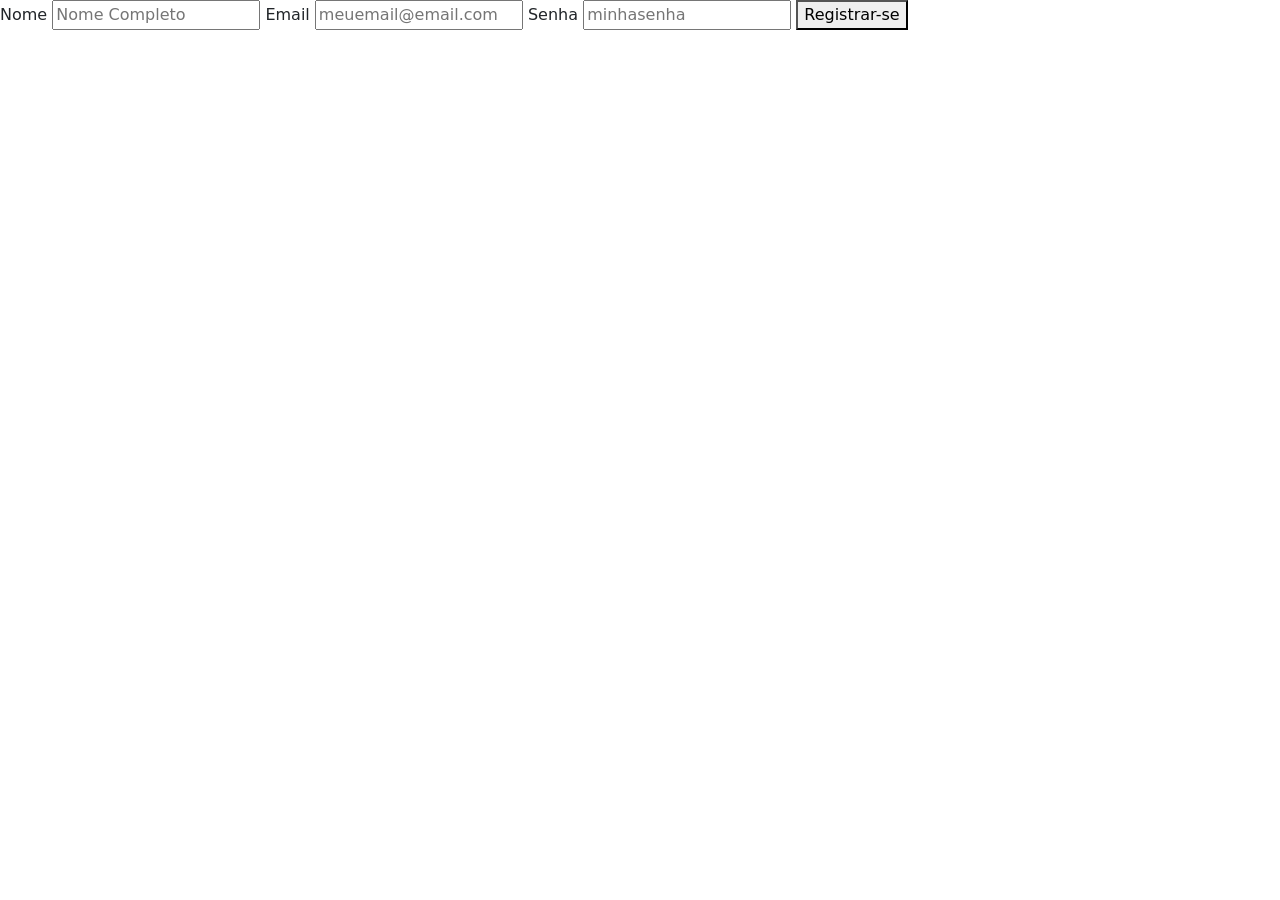
==== client/cadastro.html @ 46e99446 "envio de arquivos" ====
<!DOCTYPE html>
<html lang="pt-br">
<head>
    <meta charset="UTF-8">
    <meta name="viewport" content="width=device-width, initial-scale=1.0">
    <link href="https://cdn.jsdelivr.net/npm/bootstrap@5.3.8/dist/css/bootstrap.min.css" rel="stylesheet" integrity="sha384-sRIl4kxILFvY47J16cr9ZwB07vP4J8+LH7qKQnuqkuIAvNWLzeN8tE5YBujZqJLB" crossorigin="anonymous">
    <title>To-do-list</title>
</head>
<body>
    <form action="" method="post">
        <label for="nomeInput">Nome</label>
        <input type="text" name="nomeInput" id="nomeInput" placeholder="Nome Completo">
        <label for="emailImput">Email</label>
        <input type="email" name="emailImput" id="emailImput" placeholder="meuemail@email.com">
        <label for="senhaImput">Senha</label>
        <input type="password" name="senhaImput" id="senhaImput" placeholder="minhasenha">
        <button type="submit">Registrar-se</button>
    </form>    
</body>
</html>
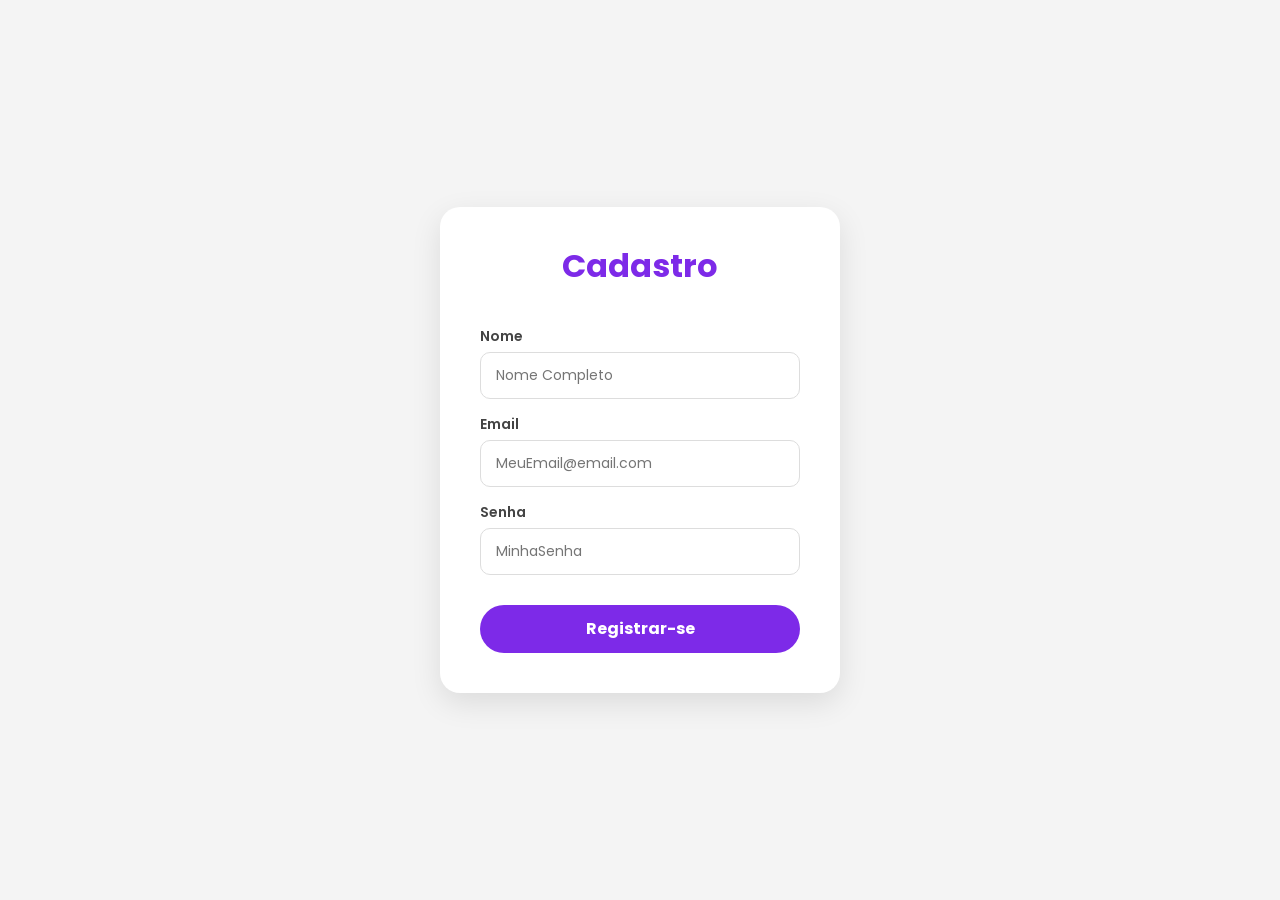
==== commit 5a6ef9b4: "atualização front end" ====
--- a/client/cadastro.html
+++ b/client/cadastro.html
@@ -5,16 +5,19 @@
     <meta name="viewport" content="width=device-width, initial-scale=1.0">
     <link href="https://cdn.jsdelivr.net/npm/bootstrap@5.3.8/dist/css/bootstrap.min.css" rel="stylesheet" integrity="sha384-sRIl4kxILFvY47J16cr9ZwB07vP4J8+LH7qKQnuqkuIAvNWLzeN8tE5YBujZqJLB" crossorigin="anonymous">
     <title>To-do-list</title>
+    <link rel="stylesheet" href="style.css">
 </head>
 <body>
-    <form action="" method="post">
+    <form id="formularioCadastro">
+        <h2>Cadastro</h2>
         <label for="nomeInput">Nome</label>
         <input type="text" name="nomeInput" id="nomeInput" placeholder="Nome Completo">
         <label for="emailImput">Email</label>
-        <input type="email" name="emailImput" id="emailImput" placeholder="meuemail@email.com">
+        <input type="email" name="emailInput" id="emailInput" placeholder="MeuEmail@email.com">
         <label for="senhaImput">Senha</label>
-        <input type="password" name="senhaImput" id="senhaImput" placeholder="minhasenha">
-        <button type="submit">Registrar-se</button>
+        <input type="password" name="senhaInput" id="senhaInput" placeholder="MinhaSenha">
+        <button type="button" onclick="Cadastro()">Registrar-se</button>
     </form>    
 </body>
+<script src="script.js"></script>
 </html>
--- a/client/style.css
+++ b/client/style.css
@@ -0,0 +1,101 @@
+/* style.css - Serve para Login e Cadastro */
+
+@import url('https://fonts.googleapis.com/css2?family=Poppins:wght@300;400;600&display=swap');
+
+/* Configuração Geral da Página */
+body {
+    font-family: 'Poppins', sans-serif;
+    background-color: #f4f4f4;
+    display: flex;
+    align-items: center;
+    justify-content: center;
+    height: 100vh;
+    margin: 0;
+}
+
+/* AQUI ESTÁ O TRUQUE: 
+   A vírgula diz para aplicar esse estilo no Login E no Cadastro 
+*/
+#formularioLogin, 
+#formularioCadastro {
+    background-color: white;
+    width: 100%;
+    max-width: 400px; /* Tamanho máximo bom para ambos */
+    padding: 40px;
+    border-radius: 20px;
+    box-shadow: 0 10px 30px rgba(0,0,0,0.1);
+    display: flex;
+    flex-direction: column;
+}
+
+/* Estilo dos Textos (Labels) */
+label {
+    font-weight: 600;
+    color: #444;
+    margin-bottom: 5px;
+    margin-top: 15px;
+    font-size: 14px;
+}
+
+/* Inputs (Serve para texto, email e senha) */
+input {
+    width: 100%;
+    padding: 12px 15px;
+    border: 1px solid #ddd;
+    border-radius: 10px;
+    background-color: #fff;
+    outline: none;
+    font-size: 14px;
+    box-sizing: border-box;
+    transition: all 0.3s;
+}
+
+input:focus {
+    border-color: #7D2AE8;
+    box-shadow: 0 0 0 3px rgba(125, 42, 232, 0.1);
+}
+
+/* Botão Roxo (Serve para ambos) */
+button {
+    background-color: #7D2AE8;
+    color: white;
+    border: none;
+    padding: 12px;
+    border-radius: 50px;
+    font-size: 16px;
+    font-weight: bold;
+    cursor: pointer;
+    margin-top: 30px;
+    transition: background 0.3s;
+    width: 100%;
+}
+
+button:hover {
+    background-color: #5f1eb5;
+}
+
+/* Links e textos extras */
+p {
+    margin-top: 20px;
+    font-size: 14px;
+    color: #666;
+    text-align: center; /* Centraliza o texto "Não possui conta?" */
+}
+
+a {
+    color: #7D2AE8;
+    text-decoration: none;
+    font-weight: bold;
+}
+
+a:hover {
+    text-decoration: underline;
+}
+
+h2{
+    text-align: center;
+    color: #7D2AE8;
+    margin-top: 0;
+    margin-bottom: 25px;
+    font-weight: 700;
+}
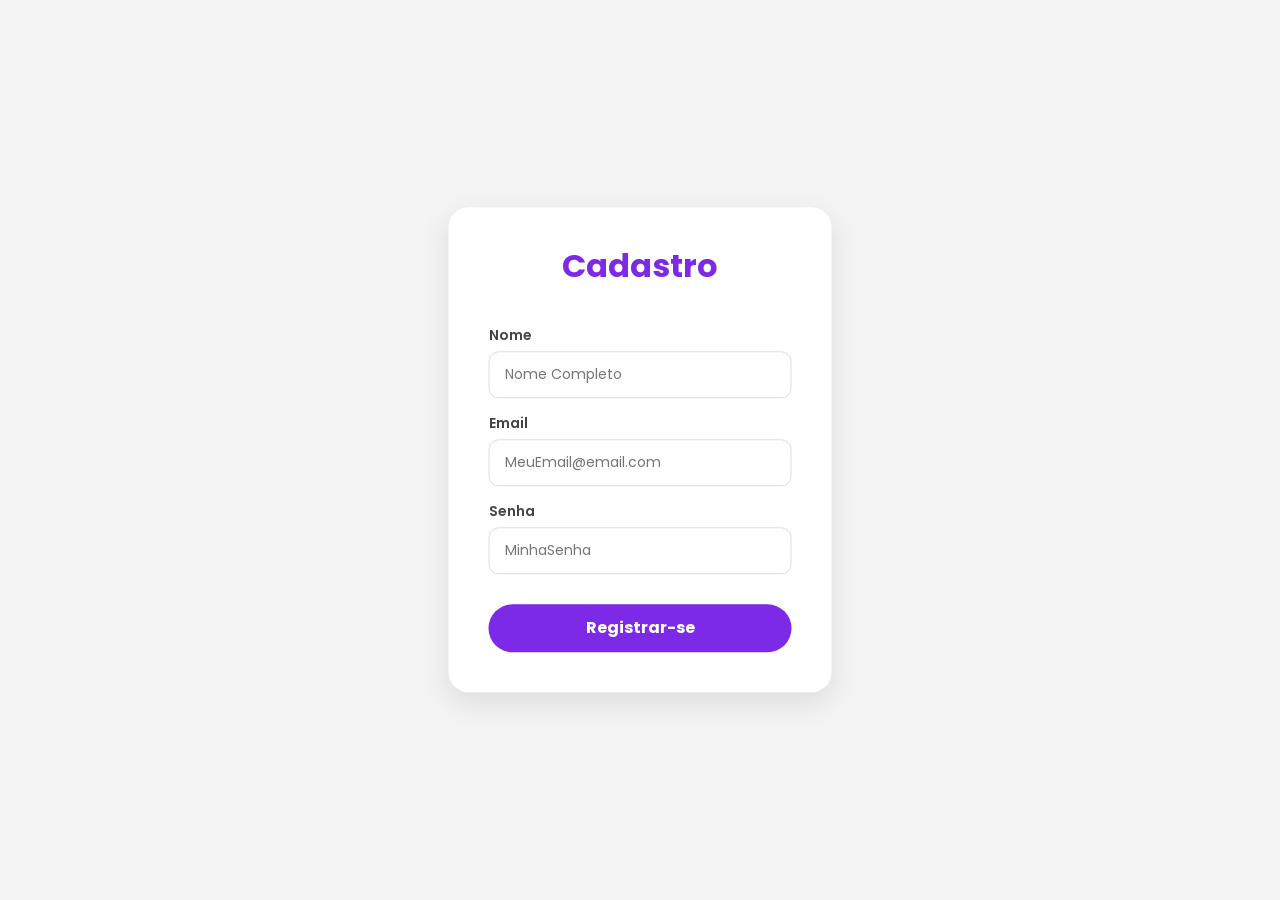
==== commit 7c985b4e: "atualizaçoes feitas e conflito de pastas resolvido" ====
--- a/client/cadastro.html
+++ b/client/cadastro.html
@@ -8,16 +8,18 @@
     <link rel="stylesheet" href="style.css">
 </head>
 <body>
-    <form id="formularioCadastro">
-        <h2>Cadastro</h2>
-        <label for="nomeInput">Nome</label>
-        <input type="text" name="nomeInput" id="nomeInput" placeholder="Nome Completo">
-        <label for="emailImput">Email</label>
-        <input type="email" name="emailInput" id="emailInput" placeholder="MeuEmail@email.com">
-        <label for="senhaImput">Senha</label>
-        <input type="password" name="senhaInput" id="senhaInput" placeholder="MinhaSenha">
-        <button type="button" onclick="Cadastro()">Registrar-se</button>
-    </form>    
+    <div id="formularios">
+        <form id="formularioCadastro">
+            <h2>Cadastro</h2>
+            <label for="nomeInput">Nome</label>
+            <input type="text" name="nomeInput" id="nomeInput" placeholder="Nome Completo">
+            <label for="emailInput">Email</label>
+            <input type="email" name="emailInput" id="emailInput" placeholder="MeuEmail@email.com">
+            <label for="senhaInput">Senha</label>
+            <input type="password" name="senhaInput" id="senhaInput" placeholder="MinhaSenha">
+            <button type="button" onclick="manipuladorUser.htmlCadastro()">Registrar-se</button>
+        </form>
+    </div>    
 </body>
 <script src="script.js"></script>
 </html>
--- a/client/style.css
+++ b/client/style.css
@@ -6,7 +6,7 @@
 body {
     font-family: 'Poppins', sans-serif;
     background-color: #f4f4f4;
-    display: flex;
+    display: block;
     align-items: center;
     justify-content: center;
     height: 100vh;
@@ -98,4 +98,11 @@
     margin-top: 0;
     margin-bottom: 25px;
     font-weight: 700;
+}
+
+#formularios{
+    position:absolute;
+    top: 50%;
+    left: 50%;
+    transform:translate(-50%, -50%)
 }
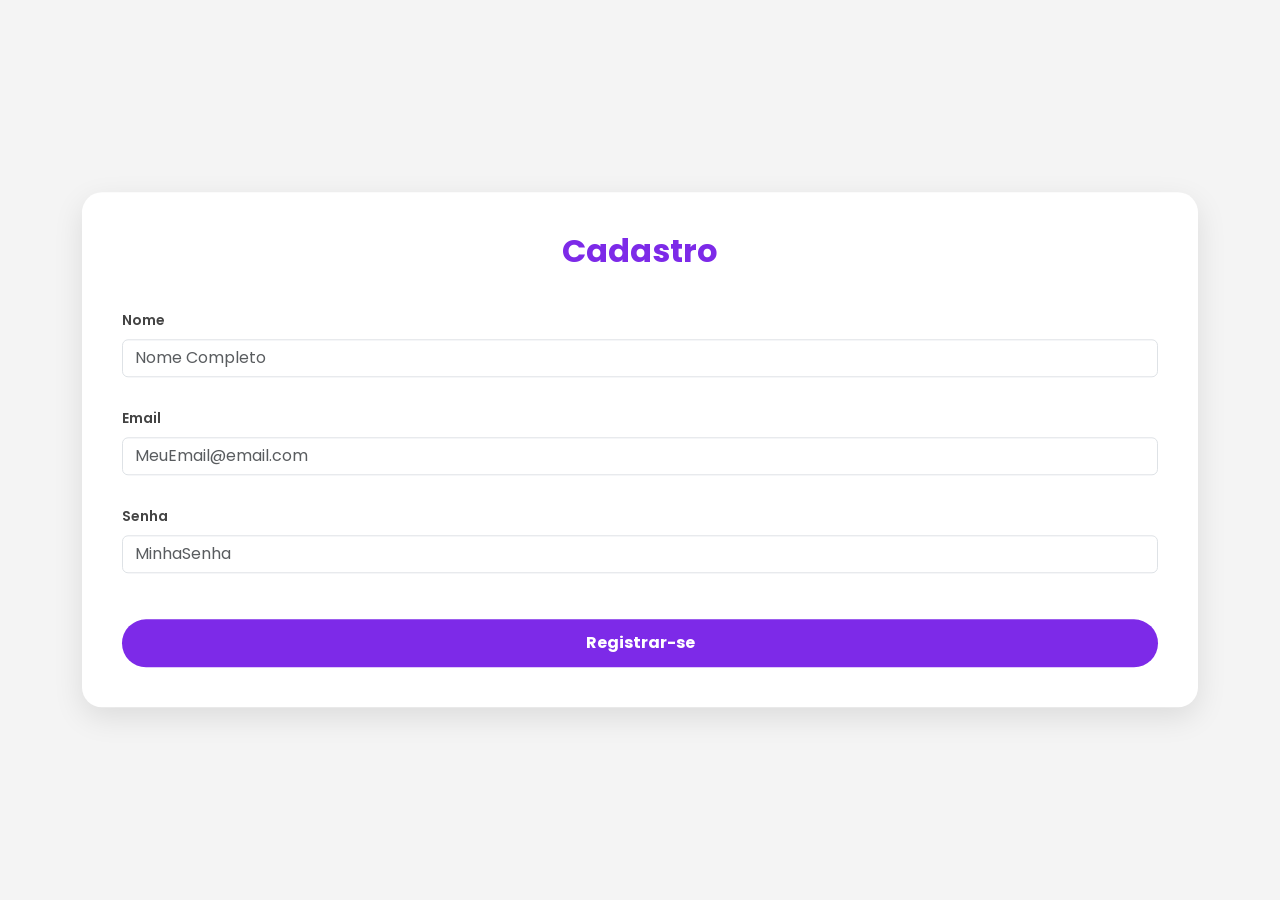
==== commit 51074b20: "atualizando CSS" ====
--- a/client/cadastro.html
+++ b/client/cadastro.html
@@ -8,17 +8,25 @@
     <link rel="stylesheet" href="style.css">
 </head>
 <body>
-    <div id="formularios">
-        <form id="formularioCadastro">
-            <h2>Cadastro</h2>
-            <label for="nomeInput">Nome</label>
-            <input type="text" name="nomeInput" id="nomeInput" placeholder="Nome Completo">
-            <label for="emailInput">Email</label>
-            <input type="email" name="emailInput" id="emailInput" placeholder="MeuEmail@email.com">
-            <label for="senhaInput">Senha</label>
-            <input type="password" name="senhaInput" id="senhaInput" placeholder="MinhaSenha">
-            <button type="button" onclick="manipuladorUser.htmlCadastro()">Registrar-se</button>
-        </form>
+    <div class ="container" id="formularios">
+        <div = "row justify-content-md-center">
+            <form id="formularioCadastro">
+                <h2>Cadastro</h2>
+                <div class ="mb-3">
+                    <label for="nomeInput" class ="form-label">Nome</label>
+                    <input type="text" class = "form-control" name="nomeInput" id="nomeInput" placeholder="Nome Completo">
+                </div>
+                <div class ="mb-3">
+                    <label for="emailInput" class ="form-label">Email</label>
+                    <input type="email" class = "form-control" name="emailInput" id="emailInput" placeholder="MeuEmail@email.com">
+                </div>
+                <div class ="mb-3">
+                    <label for="senhaInput" class ="form-label">Senha</label>
+                    <input type="password" class = "form-control" name="senhaInput" id="senhaInput" placeholder="MinhaSenha"> 
+                </div>
+                <button type="button" class="button" onclick="manipuladorUser.htmlCadastro()">Registrar-se</button>
+            </form>
+        </div>
     </div>    
 </body>
 <script src="script.js"></script>
--- a/client/style.css
+++ b/client/style.css
@@ -1,4 +1,4 @@
-/* style.css - Serve para Login e Cadastro */
+/* Serve para Login e Cadastro */
 
 @import url('https://fonts.googleapis.com/css2?family=Poppins:wght@300;400;600&display=swap');
 
@@ -6,26 +6,14 @@
 body {
     font-family: 'Poppins', sans-serif;
     background-color: #f4f4f4;
-    display: block;
-    align-items: center;
-    justify-content: center;
-    height: 100vh;
-    margin: 0;
 }
 
-/* AQUI ESTÁ O TRUQUE: 
-   A vírgula diz para aplicar esse estilo no Login E no Cadastro 
-*/
 #formularioLogin, 
 #formularioCadastro {
     background-color: white;
-    width: 100%;
-    max-width: 400px; /* Tamanho máximo bom para ambos */
     padding: 40px;
     border-radius: 20px;
     box-shadow: 0 10px 30px rgba(0,0,0,0.1);
-    display: flex;
-    flex-direction: column;
 }
 
 /* Estilo dos Textos (Labels) */
@@ -37,25 +25,6 @@
     font-size: 14px;
 }
 
-/* Inputs (Serve para texto, email e senha) */
-input {
-    width: 100%;
-    padding: 12px 15px;
-    border: 1px solid #ddd;
-    border-radius: 10px;
-    background-color: #fff;
-    outline: none;
-    font-size: 14px;
-    box-sizing: border-box;
-    transition: all 0.3s;
-}
-
-input:focus {
-    border-color: #7D2AE8;
-    box-shadow: 0 0 0 3px rgba(125, 42, 232, 0.1);
-}
-
-/* Botão Roxo (Serve para ambos) */
 button {
     background-color: #7D2AE8;
     color: white;
@@ -68,6 +37,7 @@
     margin-top: 30px;
     transition: background 0.3s;
     width: 100%;
+
 }
 
 button:hover {
